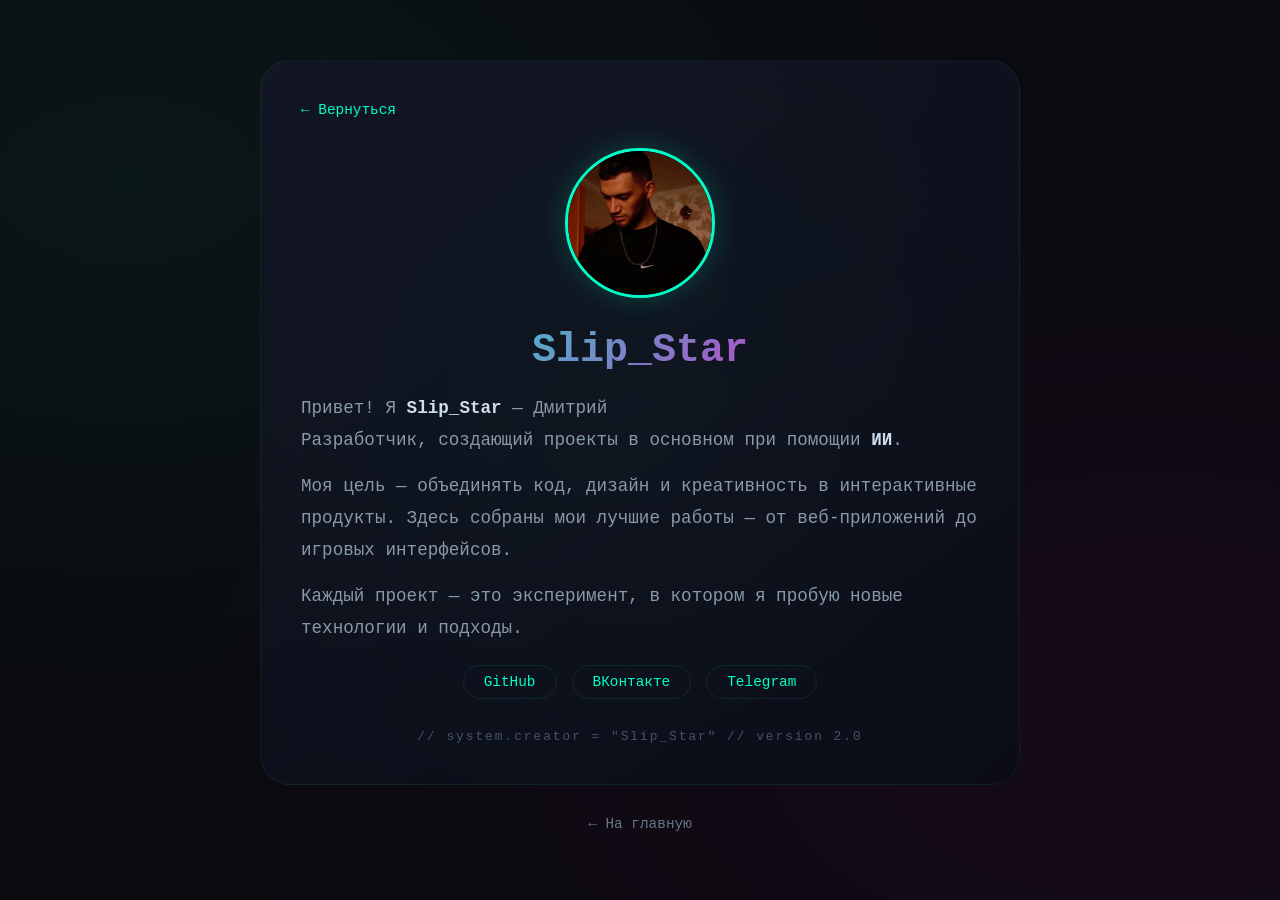
==== about.html @ 99666a61 "Project" ====
<!DOCTYPE html>
<html lang="ru">
<head>
    <meta charset="UTF-8">
    <meta name="viewport" content="width=device-width, initial-scale=1.0">
    <title>Об авторе · Project Slip_Star</title>
    <link rel="stylesheet" href="style.css">
    <style>
        /* Дополнительные стили только для страницы about */
        .about-container {
            max-width: 800px;
            margin: 0 auto;
            padding: 40px 20px;
            min-height: 80vh;
            display: flex;
            flex-direction: column;
            justify-content: center;
        }

        .about-card {
            background: linear-gradient(145deg, rgba(20, 20, 35, 0.9), rgba(10, 10, 20, 0.95));
            border: 1px solid rgba(0, 255, 200, 0.08);
            border-radius: 30px;
            padding: 40px;
            position: relative;
            overflow: hidden;
            text-align: center;
        }

        .about-card::before {
            content: '';
            position: absolute;
            top: -50%;
            left: -50%;
            width: 200%;
            height: 200%;
            background: radial-gradient(circle at center, rgba(0, 255, 200, 0.03) 0%, transparent 70%);
            animation: rotate 20s linear infinite;
        }

        @keyframes rotate {
            0% { transform: rotate(0deg); }
            100% { transform: rotate(360deg); }
        }

        .back-link {
            display: inline-block;
            color: #00ffc8;
            text-decoration: none;
            margin-bottom: 30px;
            transition: 0.3s;
            font-size: 0.9rem;
            position: relative;
            z-index: 1;
            text-align: left;
            width: 100%;
        }

        .back-link:hover {
            color: #ff00c8;
            transform: translateX(-5px);
        }

        /* ===== АВАТАРКА С ФОТО ===== */
        .avatar-img {
            width: 150px;
            height: 150px;
            border-radius: 50%;
            object-fit: cover;
            border: 3px solid #00ffc8;
            box-shadow: 0 0 30px rgba(0, 255, 200, 0.2);
            margin-bottom: 25px;
            transition: 0.3s;
            position: relative;
            z-index: 1;
        }

        .avatar-img:hover {
            transform: scale(1.05);
            box-shadow: 0 0 50px rgba(0, 255, 200, 0.4);
        }

        h1 {
            font-size: 2.5rem;
            background: linear-gradient(135deg, #00ffc8, #ff00c8);
            -webkit-background-clip: text;
            -webkit-text-fill-color: transparent;
            margin-bottom: 20px;
            position: relative;
            z-index: 1;
        }

        .bio {
            color: #8899aa;
            line-height: 1.8;
            font-size: 1.1rem;
            margin-bottom: 20px;
            position: relative;
            z-index: 1;
            text-align: left;
        }

        .bio strong {
            color: #ccddee;
        }

        .links {
            display: flex;
            gap: 15px;
            flex-wrap: wrap;
            margin-top: 20px;
            position: relative;
            z-index: 1;
            justify-content: center;
        }

        .links a {
            color: #00ffc8;
            text-decoration: none;
            padding: 8px 20px;
            border: 1px solid rgba(0, 255, 200, 0.1);
            border-radius: 30px;
            transition: 0.3s;
            font-size: 0.9rem;
        }

        .links a:hover {
            background: rgba(0, 255, 200, 0.05);
            border-color: #00ffc8;
            box-shadow: 0 0 20px rgba(0, 255, 200, 0.05);
        }

        .glitch {
            color: #445566;
            font-family: 'Courier New', monospace;
            font-size: 0.8rem;
            margin-top: 30px;
            letter-spacing: 2px;
            position: relative;
            z-index: 1;
        }

        .back-to-main {
            text-align: center;
            margin-top: 30px;
            position: relative;
            z-index: 1;
        }

        .back-to-main a {
            color: #667788;
            text-decoration: none;
            transition: 0.3s;
            font-size: 0.9rem;
        }

        .back-to-main a:hover {
            color: #00ffc8;
        }

        @media (max-width: 768px) {
            .about-card { padding: 25px; }
            h1 { font-size: 2rem; }
            .avatar-img { width: 120px; height: 120px; }
        }
    </style>
</head>
<body>
    <div class="container">
        <div class="about-container">
            <div class="about-card">
                <a href="index.html" class="back-link">← Вернуться</a>

                <!-- ===== АВАТАРКА С ФОТО ===== -->
                <img src="avatar.jpg" alt="Slip_Star" class="avatar-img">

                <h1>Slip_Star</h1>
                <div class="bio">
                    <p>Привет! Я <strong>Slip_Star</strong> — Дмитрий</p>
                    <p>Разработчик, создающий проекты в основном при помощии <strong>ИИ</strong>.</p>
                    <p style="margin-top: 15px;">Моя цель — объединять код, дизайн и креативность в интерактивные продукты. Здесь собраны мои лучшие работы — от веб-приложений до игровых интерфейсов.</p>
                    <p style="margin-top: 15px;">Каждый проект — это эксперимент, в котором я пробую новые технологии и подходы.</p>
                </div>
                <div class="links">
                    <a href="https://github.com/DmitryErosh" target="_blank" rel="noopener noreferrer">GitHub</a>
                    <a href="https://vk.com/dmitry_eroshkin" target="_blank" rel="noopener noreferrer">ВКонтакте</a>
                    <a href="https://t.me/di_ero" target="_blank" rel="noopener noreferrer">Telegram</a>
                </div>
                <div class="glitch">// system.creator = "Slip_Star" // version 2.0</div>
            </div>
            <div class="back-to-main">
                <a href="index.html">← На главную</a>
            </div>
        </div>
    </div>
</body>
</html>
---- style.css ----
/* ===== ГЛОБАЛЬНЫЕ СТИЛИ ===== */
* {
    margin: 0;
    padding: 0;
    box-sizing: border-box;
}

html {
    scroll-behavior: smooth;
}

body {
    font-family: 'Segoe UI', 'Courier New', monospace;
    background: #0a0a0f;
    color: #e0e0e0;
    min-height: 100vh;
    background-image: 
        radial-gradient(ellipse at 10% 20%, rgba(0, 255, 200, 0.05) 0%, transparent 60%),
        radial-gradient(ellipse at 90% 80%, rgba(255, 0, 200, 0.05) 0%, transparent 60%);
    /* Убрал лишний градиент для производительности */
}

/* ===== СКРОЛЛБАР ===== */
::-webkit-scrollbar { width: 6px; }
::-webkit-scrollbar-track { background: #0a0a0f; }
::-webkit-scrollbar-thumb { background: #00ffc8; border-radius: 4px; }

/* ===== КОНТЕЙНЕР ===== */
.container {
    max-width: 1200px;
    margin: 0 auto;
    padding: 20px;
}

/* ===== ШАПКА ===== */
.header {
    display: flex;
    justify-content: space-between;
    align-items: center;
    padding: 20px 0;
    border-bottom: 1px solid rgba(0, 255, 200, 0.1);
    margin-bottom: 40px;
    flex-wrap: wrap;
    gap: 15px;
}

.logo {
    font-size: 2.2rem;
    font-weight: 700;
    background: linear-gradient(135deg, #00ffc8, #ff00c8);
    -webkit-background-clip: text;
    -webkit-text-fill-color: transparent;
    letter-spacing: 2px;
}

.logo span {
    font-size: 1rem;
    -webkit-text-fill-color: #666;
    background: none;
    letter-spacing: 4px;
}

.nav {
    display: flex;
    gap: 25px;
    flex-wrap: wrap;
}

.nav a {
    color: #8899aa;
    text-decoration: none;
    font-size: 0.9rem;
    transition: 0.3s;
    position: relative;
    padding: 5px 0;
}

.nav a::after {
    content: '';
    position: absolute;
    bottom: 0;
    left: 0;
    width: 0;
    height: 2px;
    background: linear-gradient(90deg, #00ffc8, #ff00c8);
    transition: 0.3s;
}

.nav a:hover {
    color: #00ffc8;
}

.nav a:hover::after {
    width: 100%;
}

/* ===== ГЕРОЙ-СЕКЦИЯ ===== */
.hero {
    text-align: center;
    padding: 60px 20px 80px;
    background: linear-gradient(135deg, rgba(0, 255, 200, 0.05), rgba(255, 0, 200, 0.05));
    border-radius: 30px;
    border: 1px solid rgba(0, 255, 200, 0.08);
    margin-bottom: 60px;
    position: relative;
    overflow: hidden;
}

.hero::before {
    content: '';
    position: absolute;
    top: -50%;
    left: -50%;
    width: 200%;
    height: 200%;
    background: radial-gradient(circle at center, rgba(0, 255, 200, 0.03) 0%, transparent 70%);
    animation: rotate 20s linear infinite;
}

@keyframes rotate {
    0% { transform: rotate(0deg); }
    100% { transform: rotate(360deg); }
}

.hero h1 {
    font-size: 3.5rem;
    font-weight: 700;
    background: linear-gradient(135deg, #00ffc8, #ff00c8);
    -webkit-background-clip: text;
    -webkit-text-fill-color: transparent;
    margin-bottom: 20px;
    position: relative;
}

.hero p {
    font-size: 1.2rem;
    color: #8899aa;
    max-width: 600px;
    margin: 0 auto 30px;
    position: relative;
    line-height: 1.7;
}

.hero .glitch-text {
    font-family: 'Courier New', monospace;
    font-size: 0.9rem;
    color: #00ffc8;
    letter-spacing: 4px;
    opacity: 0.6;
    position: relative;
}

.hero .glitch-text::before {
    content: '> ';
}

/* ===== СТАТИСТИКА ===== */
.stats {
    display: grid;
    grid-template-columns: repeat(auto-fit, minmax(180px, 1fr));
    gap: 20px;
    margin-bottom: 60px;
}

.stat-item {
    background: rgba(255, 255, 255, 0.02);
    border: 1px solid rgba(0, 255, 200, 0.06);
    border-radius: 15px;
    padding: 20px;
    text-align: center;
    transition: 0.3s;
}

.stat-item:hover {
    border-color: rgba(0, 255, 200, 0.2);
    transform: translateY(-3px);
}

.stat-item .number {
    font-size: 2.5rem;
    font-weight: 700;
    background: linear-gradient(135deg, #00ffc8, #ff00c8);
    -webkit-background-clip: text;
    -webkit-text-fill-color: transparent;
}

.stat-item .label {
    font-size: 0.8rem;
    color: #667788;
    margin-top: 5px;
    letter-spacing: 2px;
}

/* ===== ЗАГОЛОВОК СЕКЦИИ ===== */
.section-title {
    font-size: 1.8rem;
    margin-bottom: 30px;
    display: flex;
    align-items: center;
    gap: 15px;
    color: #ccddee;
    flex-wrap: wrap;
}

.section-title::after {
    content: '';
    flex: 1;
    height: 1px;
    background: linear-gradient(90deg, rgba(0, 255, 200, 0.3), transparent);
}

.section-title .accent {
    color: #00ffc8;
    font-size: 0.8rem;
    letter-spacing: 2px;
}

/* ===== ФИЛЬТРЫ ===== */
.filters {
    display: flex;
    gap: 10px;
    flex-wrap: wrap;
    margin-bottom: 30px;
}

.filter-btn {
    padding: 6px 16px;
    border: 1px solid rgba(255, 255, 255, 0.06);
    border-radius: 30px;
    background: rgba(255, 255, 255, 0.02);
    color: #8899aa;
    cursor: pointer;
    transition: 0.3s;
    font-size: 0.8rem;
    font-family: inherit;
}

.filter-btn:hover {
    border-color: rgba(0, 255, 200, 0.2);
    color: #ccddee;
}

.filter-btn.active {
    border-color: #00ffc8;
    color: #00ffc8;
    background: rgba(0, 255, 200, 0.05);
}

/* ===== СЕТКА ПРОЕКТОВ ===== */
.projects-grid {
    display: grid;
    grid-template-columns: repeat(auto-fit, minmax(320px, 1fr));
    gap: 30px;
    margin-bottom: 60px;
}

/* ===== КАРТОЧКА ПРОЕКТА (оптимизированная) ===== */
.project-card {
    display: block;
    width: 100%;
    background: linear-gradient(145deg, rgba(20, 20, 35, 0.8), rgba(10, 10, 20, 0.9));
    border: 1px solid rgba(0, 255, 200, 0.06);
    border-radius: 20px;
    padding: 25px;
    transition: transform 0.3s ease, border-color 0.3s ease, box-shadow 0.3s ease;
    cursor: pointer;
    text-align: left;
    color: inherit;
    font: inherit;
    border: none;
    background-color: transparent;
    appearance: none;
    opacity: 0;
    transform: translateY(20px);
    transition: opacity 0.5s ease, transform 0.5s ease, border-color 0.3s ease, box-shadow 0.3s ease;
}

.project-card.visible {
    opacity: 1;
    transform: translateY(0);
}

.project-card:hover {
    transform: translateY(-6px) scale(1.01);
    border-color: rgba(0, 255, 200, 0.15);
    box-shadow: 0 20px 40px rgba(0, 0, 0, 0.5);
}

.project-card .card-header {
    display: flex;
    justify-content: space-between;
    align-items: flex-start;
    margin-bottom: 15px;
}

.project-card .card-header .project-icon {
    font-size: 2.5rem;
    line-height: 1;
}

.project-card .card-header .project-status {
    font-size: 0.65rem;
    padding: 4px 12px;
    border-radius: 20px;
    background: rgba(0, 255, 200, 0.08);
    color: #00ffc8;
    border: 1px solid rgba(0, 255, 200, 0.1);
    letter-spacing: 1px;
}

.project-card .card-header .project-status.done {
    background: rgba(0, 255, 200, 0.12);
    color: #00ffc8;
}

.project-card .card-header .project-status.wip {
    background: rgba(255, 200, 0, 0.08);
    color: #ffcc00;
    border-color: rgba(255, 200, 0, 0.1);
}

.project-card .card-header .project-status.idea {
    background: rgba(255, 0, 200, 0.08);
    color: #ff00c8;
    border-color: rgba(255, 0, 200, 0.1);
}

.project-card h3 {
    font-size: 1.4rem;
    margin-bottom: 10px;
    color: #eef4ff;
    font-weight: 600;
}

.project-card .project-tags {
    display: flex;
    flex-wrap: wrap;
    gap: 8px;
    margin-bottom: 15px;
}

.project-card .project-tags .tag {
    font-size: 0.65rem;
    padding: 2px 12px;
    border-radius: 12px;
    background: rgba(255, 255, 255, 0.04);
    color: #8899aa;
    border: 1px solid rgba(255, 255, 255, 0.04);
    letter-spacing: 0.5px;
}

.project-card .project-tags .tag:hover {
    color: #00ffc8;
    border-color: rgba(0, 255, 200, 0.1);
}

.project-card p {
    color: #8899aa;
    font-size: 0.9rem;
    line-height: 1.6;
    margin-bottom: 15px;
}

.project-card .card-footer {
    display: flex;
    justify-content: space-between;
    align-items: center;
    border-top: 1px solid rgba(255, 255, 255, 0.03);
    padding-top: 15px;
}

.project-card .card-footer .project-date {
    font-size: 0.7rem;
    color: #445566;
    letter-spacing: 1px;
}

/* ===== МОДАЛЬНОЕ ОКНО ===== */
.modal-overlay {
    display: none;
    position: fixed;
    top: 0;
    left: 0;
    width: 100%;
    height: 100%;
    background: rgba(0, 0, 0, 0.85);
    backdrop-filter: blur(8px);
    z-index: 1000;
    justify-content: center;
    align-items: center;
    padding: 20px;
}

.modal-overlay.active {
    display: flex;
    animation: fadeIn 0.25s ease;
}

@keyframes fadeIn {
    0% { opacity: 0; transform: scale(0.96); }
    100% { opacity: 1; transform: scale(1); }
}

.modal-box {
    background: linear-gradient(145deg, #1a1a2e, #0f0f1a);
    border: 1px solid rgba(0, 255, 200, 0.1);
    border-radius: 30px;
    max-width: 600px;
    width: 100%;
    padding: 35px;
    position: relative;
    max-height: 90vh;
    overflow-y: auto;
}

.modal-box .close-btn {
    position: absolute;
    top: 15px;
    right: 20px;
    font-size: 1.8rem;
    color: #667788;
    cursor: pointer;
    transition: 0.3s;
    background: none;
    border: none;
}

.modal-box .close-btn:hover {
    color: #ff00c8;
    transform: rotate(90deg);
}

.modal-box .modal-icon {
    font-size: 3rem;
    margin-bottom: 15px;
}

.modal-box h2 {
    font-size: 2rem;
    margin-bottom: 15px;
    background: linear-gradient(135deg, #00ffc8, #ff00c8);
    -webkit-background-clip: text;
    -webkit-text-fill-color: transparent;
}

.modal-box .modal-desc {
    color: #8899aa;
    line-height: 1.8;
    margin-bottom: 20px;
}

.modal-box .modal-details {
    background: rgba(255, 255, 255, 0.02);
    border-radius: 15px;
    padding: 20px;
    margin-bottom: 20px;
}

.modal-box .modal-details .detail-row {
    display: flex;
    justify-content: space-between;
    padding: 8px 0;
    border-bottom: 1px solid rgba(255, 255, 255, 0.03);
    font-size: 0.9rem;
}

.modal-box .modal-details .detail-row:last-child {
    border-bottom: none;
}

.modal-box .modal-details .detail-row .label {
    color: #667788;
}

.modal-box .modal-details .detail-row .value {
    color: #ccddee;
}

.modal-box .modal-link {
    display: inline-block;
    padding: 12px 30px;
    background: linear-gradient(135deg, #00ffc8, #00ccaa);
    color: #0a0a0f;
    text-decoration: none;
    border-radius: 30px;
    font-weight: 600;
    transition: 0.3s;
}

.modal-box .modal-link:hover {
    transform: scale(1.05);
    box-shadow: 0 0 30px rgba(0, 255, 200, 0.3);
}

.modal-box .modal-link.disabled {
    opacity: 0.55;
    pointer-events: none;
    cursor: default;
}

/* ===== АВАТАР ===== */
.avatar-img {
    width: 120px;
    height: 120px;
    border-radius: 50%;
    object-fit: cover;
    border: 3px solid #00ffc8;
    box-shadow: 0 0 30px rgba(0, 255, 200, 0.2);
    margin-bottom: 20px;
    transition: 0.3s;
    position: relative;
    z-index: 1;
}

.avatar-img:hover {
    transform: scale(1.05);
    box-shadow: 0 0 50px rgba(0, 255, 200, 0.3);
}

/* ===== ПОДВАЛ ===== */
.footer {
    border-top: 1px solid rgba(0, 255, 200, 0.05);
    padding: 30px 0;
    text-align: center;
    color: #445566;
    font-size: 0.8rem;
    letter-spacing: 1px;
}

.footer .glow {
    color: #00ffc8;
    opacity: 0.4;
}

/* ===== АДАПТИВНОСТЬ ===== */
@media (max-width: 768px) {
    .logo { font-size: 1.6rem; }
    .hero h1 { font-size: 2.2rem; }
    .hero { padding: 40px 15px 50px; }
    .projects-grid { grid-template-columns: 1fr; }
    .modal-box { padding: 25px; }
    .header { flex-direction: column; align-items: flex-start; }
    .filters { justify-content: center; }
    .nav { gap: 15px; }
}

@media (max-width: 480px) {
    .hero h1 { font-size: 1.8rem; }
    .stat-item .number { font-size: 1.8rem; }
    .project-card { padding: 20px; }
    .section-title { font-size: 1.4rem; }
}
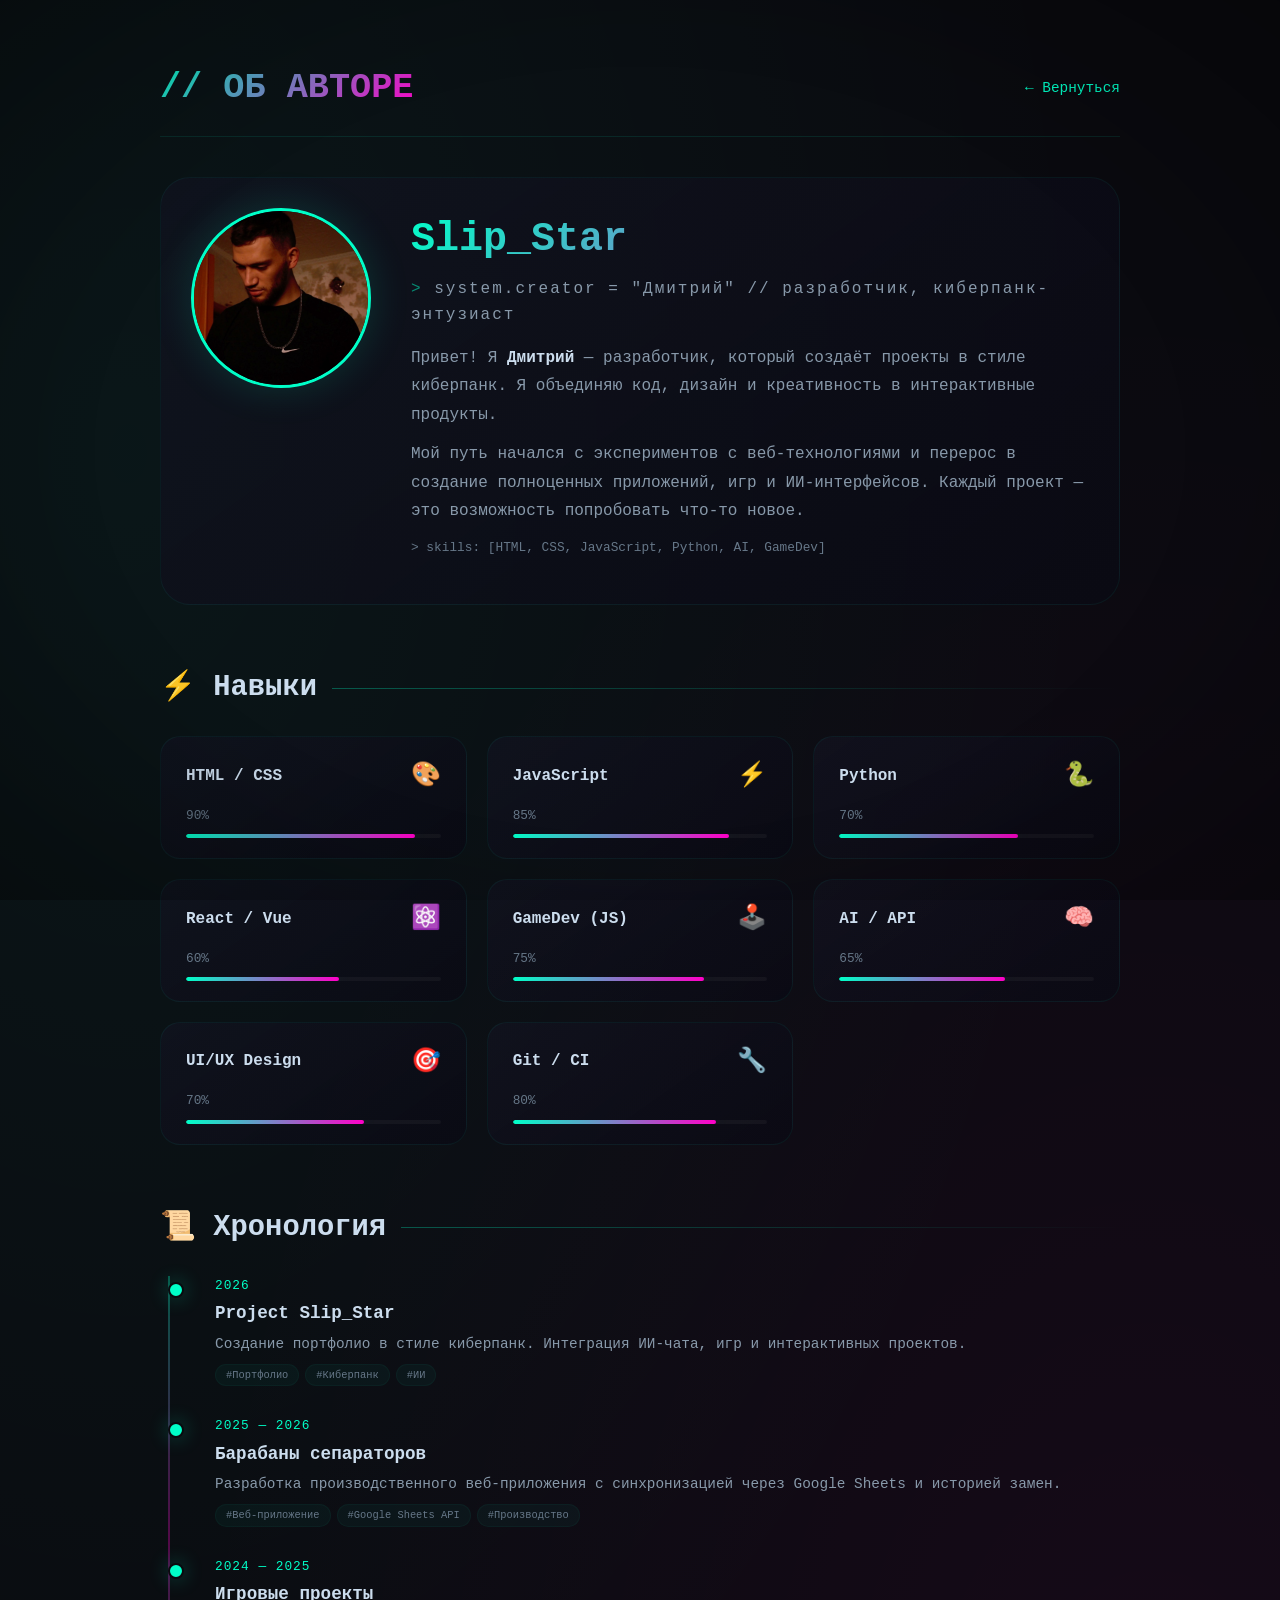
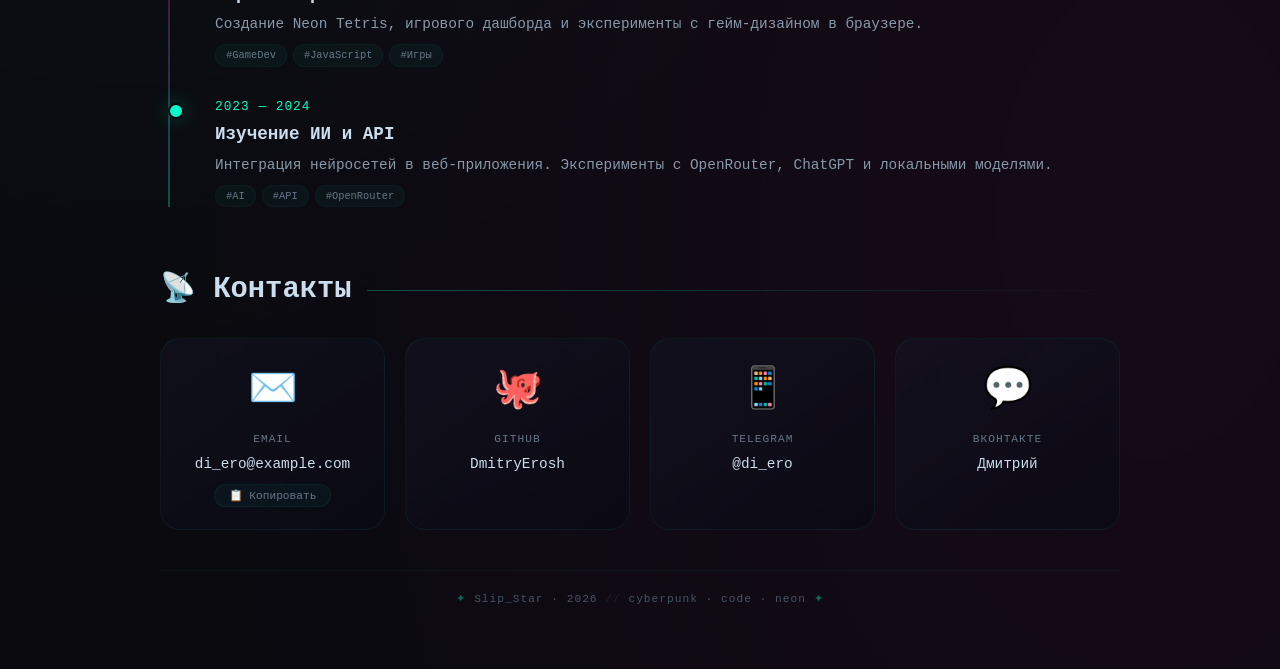
==== commit d8b3e595: "Add files via upload" ====
--- a/about.html
+++ b/about.html
@@ -3,57 +3,43 @@
 <head>
     <meta charset="UTF-8">
     <meta name="viewport" content="width=device-width, initial-scale=1.0">
-    <title>Об авторе · Project Slip_Star</title>
+    <title>Об авторе · Slip_Star</title>
+    <meta name="description" content="Slip_Star — разработчик, создающий проекты в стиле киберпанк. Навыки, опыт, контакты.">
     <link rel="stylesheet" href="style.css">
     <style>
-        /* Дополнительные стили только для страницы about */
+        /* ===== ОСНОВНЫЕ СТИЛИ ===== */
         .about-container {
-            max-width: 800px;
+            max-width: 1000px;
             margin: 0 auto;
-            padding: 40px 20px;
-            min-height: 80vh;
+            padding: 20px;
+            position: relative;
+            z-index: 1;
+        }
+
+        .about-header {
             display: flex;
-            flex-direction: column;
-            justify-content: center;
-        }
-
-        .about-card {
-            background: linear-gradient(145deg, rgba(20, 20, 35, 0.9), rgba(10, 10, 20, 0.95));
-            border: 1px solid rgba(0, 255, 200, 0.08);
-            border-radius: 30px;
-            padding: 40px;
-            position: relative;
-            overflow: hidden;
-            text-align: center;
-        }
-
-        .about-card::before {
-            content: '';
-            position: absolute;
-            top: -50%;
-            left: -50%;
-            width: 200%;
-            height: 200%;
-            background: radial-gradient(circle at center, rgba(0, 255, 200, 0.03) 0%, transparent 70%);
-            animation: rotate 20s linear infinite;
-        }
-
-        @keyframes rotate {
-            0% { transform: rotate(0deg); }
-            100% { transform: rotate(360deg); }
+            align-items: center;
+            justify-content: space-between;
+            padding: 20px 0;
+            border-bottom: 1px solid rgba(0, 255, 200, 0.1);
+            margin-bottom: 40px;
+            flex-wrap: wrap;
+            gap: 15px;
+        }
+
+        .about-header h1 {
+            font-size: 2.2rem;
+            background: linear-gradient(135deg, #00ffc8, #ff00c8);
+            -webkit-background-clip: text;
+            -webkit-text-fill-color: transparent;
         }
 
         .back-link {
-            display: inline-block;
             color: #00ffc8;
             text-decoration: none;
-            margin-bottom: 30px;
             transition: 0.3s;
+            font-family: 'Courier New', monospace;
             font-size: 0.9rem;
-            position: relative;
-            z-index: 1;
-            text-align: left;
-            width: 100%;
         }
 
         .back-link:hover {
@@ -61,137 +47,584 @@
             transform: translateX(-5px);
         }
 
-        /* ===== АВАТАРКА С ФОТО ===== */
-        .avatar-img {
-            width: 150px;
-            height: 150px;
+        /* ===== ПРОФИЛЬ ===== */
+        .profile-section {
+            display: flex;
+            gap: 40px;
+            align-items: flex-start;
+            margin-bottom: 60px;
+            flex-wrap: wrap;
+            background: linear-gradient(145deg, rgba(20, 20, 35, 0.6), rgba(10, 10, 20, 0.8));
+            border: 1px solid rgba(0, 255, 200, 0.06);
+            border-radius: 30px;
+            padding: 30px;
+        }
+
+        .profile-avatar {
+            flex-shrink: 0;
+        }
+
+        .profile-avatar img {
+            width: 180px;
+            height: 180px;
             border-radius: 50%;
             object-fit: cover;
             border: 3px solid #00ffc8;
-            box-shadow: 0 0 30px rgba(0, 255, 200, 0.2);
-            margin-bottom: 25px;
+            box-shadow: 0 0 40px rgba(0, 255, 200, 0.15);
             transition: 0.3s;
-            position: relative;
-            z-index: 1;
-        }
-
-        .avatar-img:hover {
-            transform: scale(1.05);
-            box-shadow: 0 0 50px rgba(0, 255, 200, 0.4);
-        }
-
-        h1 {
+        }
+
+        .profile-avatar img:hover {
+            transform: scale(1.03);
+            box-shadow: 0 0 60px rgba(0, 255, 200, 0.25);
+        }
+
+        .profile-info {
+            flex: 1;
+        }
+
+        .profile-info .glitch-name {
             font-size: 2.5rem;
+            font-weight: 700;
             background: linear-gradient(135deg, #00ffc8, #ff00c8);
             -webkit-background-clip: text;
             -webkit-text-fill-color: transparent;
-            margin-bottom: 20px;
-            position: relative;
-            z-index: 1;
-        }
-
-        .bio {
+            margin-bottom: 5px;
+        }
+
+        .profile-info .tagline {
+            color: #8899aa;
+            font-size: 1rem;
+            margin-bottom: 15px;
+            font-family: 'Courier New', monospace;
+            letter-spacing: 2px;
+        }
+
+        .profile-info .tagline::before {
+            content: '> ';
+            color: #00ffc8;
+            opacity: 0.5;
+        }
+
+        .profile-info .bio-text {
             color: #8899aa;
             line-height: 1.8;
-            font-size: 1.1rem;
-            margin-bottom: 20px;
+            margin-bottom: 15px;
+        }
+
+        .profile-info .bio-text strong {
+            color: #ccddee;
+        }
+
+        /* ===== НАВЫКИ (SKILLS) ===== */
+        .skills-section {
+            margin-bottom: 60px;
+        }
+
+        .skills-section h2 {
+            font-size: 1.8rem;
+            color: #ccddee;
+            margin-bottom: 25px;
+            display: flex;
+            align-items: center;
+            gap: 15px;
+        }
+
+        .skills-section h2::after {
+            content: '';
+            flex: 1;
+            height: 1px;
+            background: linear-gradient(90deg, rgba(0, 255, 200, 0.3), transparent);
+        }
+
+        .skills-grid {
+            display: grid;
+            grid-template-columns: repeat(auto-fit, minmax(250px, 1fr));
+            gap: 20px;
+        }
+
+        .skill-card {
+            background: linear-gradient(145deg, rgba(20, 20, 35, 0.6), rgba(10, 10, 20, 0.8));
+            border: 1px solid rgba(0, 255, 200, 0.06);
+            border-radius: 20px;
+            padding: 20px 25px;
+            transition: 0.3s;
+        }
+
+        .skill-card:hover {
+            border-color: rgba(0, 255, 200, 0.12);
+            transform: translateY(-3px);
+        }
+
+        .skill-card .skill-header {
+            display: flex;
+            justify-content: space-between;
+            align-items: center;
+            margin-bottom: 10px;
+        }
+
+        .skill-card .skill-name {
+            color: #ccddee;
+            font-weight: 600;
+            font-size: 1rem;
+        }
+
+        .skill-card .skill-icon {
+            font-size: 1.5rem;
+        }
+
+        .skill-card .skill-bar {
+            width: 100%;
+            height: 4px;
+            background: rgba(255, 255, 255, 0.04);
+            border-radius: 2px;
+            overflow: hidden;
+            margin-top: 8px;
+        }
+
+        .skill-card .skill-bar .skill-fill {
+            height: 100%;
+            border-radius: 2px;
+            background: linear-gradient(90deg, #00ffc8, #ff00c8);
+            transition: width 1s ease;
+            width: 0%;
+            box-shadow: 0 0 20px rgba(0, 255, 200, 0.15);
+        }
+
+        .skill-card .skill-percent {
+            color: #667788;
+            font-size: 0.8rem;
+            font-family: 'Courier New', monospace;
+        }
+
+        /* ===== ТАЙМЛАЙН ===== */
+        .timeline-section {
+            margin-bottom: 60px;
+        }
+
+        .timeline-section h2 {
+            font-size: 1.8rem;
+            color: #ccddee;
+            margin-bottom: 25px;
+            display: flex;
+            align-items: center;
+            gap: 15px;
+        }
+
+        .timeline-section h2::after {
+            content: '';
+            flex: 1;
+            height: 1px;
+            background: linear-gradient(90deg, rgba(0, 255, 200, 0.3), transparent);
+        }
+
+        .timeline {
             position: relative;
-            z-index: 1;
-            text-align: left;
-        }
-
-        .bio strong {
-            color: #ccddee;
-        }
-
-        .links {
-            display: flex;
-            gap: 15px;
-            flex-wrap: wrap;
-            margin-top: 20px;
+            padding-left: 30px;
+        }
+
+        .timeline::before {
+            content: '';
+            position: absolute;
+            left: 8px;
+            top: 0;
+            bottom: 0;
+            width: 2px;
+            background: linear-gradient(180deg, #00ffc8, #ff00c8, #00ffc8);
+            opacity: 0.3;
+        }
+
+        .timeline-item {
             position: relative;
-            z-index: 1;
-            justify-content: center;
-        }
-
-        .links a {
+            margin-bottom: 30px;
+            padding-left: 25px;
+        }
+
+        .timeline-item::before {
+            content: '';
+            position: absolute;
+            left: -22px;
+            top: 6px;
+            width: 12px;
+            height: 12px;
+            background: #00ffc8;
+            border-radius: 50%;
+            box-shadow: 0 0 20px rgba(0, 255, 200, 0.3);
+            border: 2px solid #0a0a0f;
+        }
+
+        .timeline-item .timeline-date {
             color: #00ffc8;
-            text-decoration: none;
-            padding: 8px 20px;
-            border: 1px solid rgba(0, 255, 200, 0.1);
-            border-radius: 30px;
-            transition: 0.3s;
-            font-size: 0.9rem;
-        }
-
-        .links a:hover {
-            background: rgba(0, 255, 200, 0.05);
-            border-color: #00ffc8;
-            box-shadow: 0 0 20px rgba(0, 255, 200, 0.05);
-        }
-
-        .glitch {
-            color: #445566;
             font-family: 'Courier New', monospace;
             font-size: 0.8rem;
-            margin-top: 30px;
-            letter-spacing: 2px;
-            position: relative;
-            z-index: 1;
-        }
-
-        .back-to-main {
+            letter-spacing: 1px;
+        }
+
+        .timeline-item .timeline-title {
+            color: #ccddee;
+            font-size: 1.1rem;
+            font-weight: 600;
+            margin: 3px 0 5px;
+        }
+
+        .timeline-item .timeline-desc {
+            color: #8899aa;
+            font-size: 0.9rem;
+            line-height: 1.6;
+        }
+
+        .timeline-item .timeline-tags {
+            display: flex;
+            flex-wrap: wrap;
+            gap: 6px;
+            margin-top: 8px;
+        }
+
+        .timeline-item .timeline-tags span {
+            font-size: 0.65rem;
+            padding: 2px 10px;
+            border-radius: 12px;
+            background: rgba(0, 255, 200, 0.04);
+            color: #667788;
+            border: 1px solid rgba(0, 255, 200, 0.04);
+        }
+
+        /* ===== КОНТАКТЫ ===== */
+        .contact-section {
+            margin-bottom: 40px;
+        }
+
+        .contact-section h2 {
+            font-size: 1.8rem;
+            color: #ccddee;
+            margin-bottom: 25px;
+            display: flex;
+            align-items: center;
+            gap: 15px;
+        }
+
+        .contact-section h2::after {
+            content: '';
+            flex: 1;
+            height: 1px;
+            background: linear-gradient(90deg, rgba(0, 255, 200, 0.3), transparent);
+        }
+
+        .contact-grid {
+            display: grid;
+            grid-template-columns: repeat(auto-fit, minmax(200px, 1fr));
+            gap: 20px;
+        }
+
+        .contact-card {
+            background: linear-gradient(145deg, rgba(20, 20, 35, 0.6), rgba(10, 10, 20, 0.8));
+            border: 1px solid rgba(0, 255, 200, 0.06);
+            border-radius: 20px;
+            padding: 20px 25px;
             text-align: center;
-            margin-top: 30px;
-            position: relative;
-            z-index: 1;
-        }
-
-        .back-to-main a {
+            transition: 0.3s;
+            text-decoration: none;
+            color: inherit;
+        }
+
+        .contact-card:hover {
+            border-color: rgba(0, 255, 200, 0.15);
+            transform: translateY(-4px);
+        }
+
+        .contact-card .contact-icon {
+            font-size: 2.5rem;
+            margin-bottom: 8px;
+        }
+
+        .contact-card .contact-label {
             color: #667788;
-            text-decoration: none;
+            font-size: 0.7rem;
+            letter-spacing: 1px;
+            text-transform: uppercase;
+        }
+
+        .contact-card .contact-value {
+            color: #ccddee;
+            font-size: 0.9rem;
+            margin-top: 4px;
+            word-break: break-all;
+        }
+
+        .contact-card .copy-btn {
+            margin-top: 8px;
+            padding: 4px 14px;
+            background: rgba(0, 255, 200, 0.04);
+            border: 1px solid rgba(0, 255, 200, 0.06);
+            border-radius: 30px;
+            color: #667788;
+            font-size: 0.7rem;
+            cursor: pointer;
             transition: 0.3s;
+            font-family: inherit;
+        }
+
+        .contact-card .copy-btn:hover {
+            border-color: #00ffc8;
+            color: #00ffc8;
+        }
+
+        .contact-card .copy-btn.copied {
+            border-color: #00ffc8;
+            color: #00ffc8;
+            background: rgba(0, 255, 200, 0.05);
+        }
+
+        /* ===== РАДАР (для будущего расширения) ===== */
+        .radar-placeholder {
+            text-align: center;
+            color: #445566;
             font-size: 0.9rem;
-        }
-
-        .back-to-main a:hover {
-            color: #00ffc8;
-        }
-
+            padding: 30px;
+            border: 1px dashed rgba(0, 255, 200, 0.06);
+            border-radius: 20px;
+        }
+
+        /* ===== АДАПТИВНОСТЬ ===== */
         @media (max-width: 768px) {
-            .about-card { padding: 25px; }
-            h1 { font-size: 2rem; }
-            .avatar-img { width: 120px; height: 120px; }
+            .profile-section {
+                flex-direction: column;
+                align-items: center;
+                text-align: center;
+                padding: 20px;
+            }
+            .profile-avatar img { width: 140px; height: 140px; }
+            .profile-info .glitch-name { font-size: 2rem; }
+            .timeline { padding-left: 20px; }
+            .timeline-item { padding-left: 15px; }
+            .timeline-item::before { left: -17px; width: 10px; height: 10px; }
+            .contact-grid { grid-template-columns: 1fr 1fr; }
+        }
+
+        @media (max-width: 480px) {
+            .contact-grid { grid-template-columns: 1fr; }
+            .skills-grid { grid-template-columns: 1fr; }
         }
     </style>
 </head>
 <body>
     <div class="container">
         <div class="about-container">
-            <div class="about-card">
+            <!-- ===== ШАПКА ===== -->
+            <div class="about-header">
+                <h1>// ОБ АВТОРЕ</h1>
                 <a href="index.html" class="back-link">← Вернуться</a>
-
-                <!-- ===== АВАТАРКА С ФОТО ===== -->
-                <img src="avatar.jpg" alt="Slip_Star" class="avatar-img">
-
-                <h1>Slip_Star</h1>
-                <div class="bio">
-                    <p>Привет! Я <strong>Slip_Star</strong> — Дмитрий</p>
-                    <p>Разработчик, создающий проекты в основном при помощии <strong>ИИ</strong>.</p>
-                    <p style="margin-top: 15px;">Моя цель — объединять код, дизайн и креативность в интерактивные продукты. Здесь собраны мои лучшие работы — от веб-приложений до игровых интерфейсов.</p>
-                    <p style="margin-top: 15px;">Каждый проект — это эксперимент, в котором я пробую новые технологии и подходы.</p>
+            </div>
+
+            <!-- ===== ПРОФИЛЬ ===== -->
+            <div class="profile-section">
+                <div class="profile-avatar">
+                    <img src="avatar.jpg" alt="Slip_Star">
                 </div>
-                <div class="links">
-                    <a href="https://github.com/DmitryErosh" target="_blank" rel="noopener noreferrer">GitHub</a>
-                    <a href="https://vk.com/dmitry_eroshkin" target="_blank" rel="noopener noreferrer">ВКонтакте</a>
-                    <a href="https://t.me/di_ero" target="_blank" rel="noopener noreferrer">Telegram</a>
+                <div class="profile-info">
+                    <div class="glitch-name">Slip_Star</div>
+                    <div class="tagline">system.creator = "Дмитрий" // разработчик, киберпанк-энтузиаст</div>
+                    <div class="bio-text">
+                        <p>Привет! Я <strong>Дмитрий</strong> — разработчик, который создаёт проекты в стиле киберпанк. Я объединяю код, дизайн и креативность в интерактивные продукты.</p>
+                        <p style="margin-top: 10px;">Мой путь начался с экспериментов с веб-технологиями и перерос в создание полноценных приложений, игр и ИИ-интерфейсов. Каждый проект — это возможность попробовать что-то новое.</p>
+                        <p style="margin-top: 10px; color: #667788; font-family: 'Courier New', monospace; font-size: 0.8rem;">
+                            > skills: [HTML, CSS, JavaScript, Python, AI, GameDev]
+                        </p>
+                    </div>
                 </div>
-                <div class="glitch">// system.creator = "Slip_Star" // version 2.0</div>
             </div>
-            <div class="back-to-main">
-                <a href="index.html">← На главную</a>
+
+            <!-- ===== НАВЫКИ (SKILLS) ===== -->
+            <div class="skills-section">
+                <h2>⚡ Навыки</h2>
+                <div class="skills-grid" id="skillsGrid">
+                    <!-- Генерируется через JavaScript -->
+                </div>
             </div>
+
+            <!-- ===== ТАЙМЛАЙН (EXPERIENCE) ===== -->
+            <div class="timeline-section">
+                <h2>📜 Хронология</h2>
+                <div class="timeline" id="timeline">
+                    <!-- Генерируется через JavaScript -->
+                </div>
+            </div>
+
+            <!-- ===== КОНТАКТЫ ===== -->
+            <div class="contact-section">
+                <h2>📡 Контакты</h2>
+                <div class="contact-grid">
+                    <a href="mailto:di_ero@example.com" class="contact-card" id="emailCard">
+                        <div class="contact-icon">✉️</div>
+                        <div class="contact-label">Email</div>
+                        <div class="contact-value">di_ero@example.com</div>
+                        <button class="copy-btn" id="copyEmailBtn">📋 Копировать</button>
+                    </a>
+                    <a href="https://github.com/DmitryErosh" target="_blank" rel="noopener noreferrer" class="contact-card">
+                        <div class="contact-icon">🐙</div>
+                        <div class="contact-label">GitHub</div>
+                        <div class="contact-value">DmitryErosh</div>
+                    </a>
+                    <a href="https://t.me/di_ero" target="_blank" rel="noopener noreferrer" class="contact-card">
+                        <div class="contact-icon">📱</div>
+                        <div class="contact-label">Telegram</div>
+                        <div class="contact-value">@di_ero</div>
+                    </a>
+                    <a href="https://vk.com/dmitry_eroshkin" target="_blank" rel="noopener noreferrer" class="contact-card">
+                        <div class="contact-icon">💬</div>
+                        <div class="contact-label">ВКонтакте</div>
+                        <div class="contact-value">Дмитрий</div>
+                    </a>
+                </div>
+            </div>
+
+            <!-- ===== ФУТЕР ===== -->
+            <footer style="border-top: 1px solid rgba(0, 255, 200, 0.05); padding: 20px 0; text-align: center; color: #445566; font-size: 0.7rem; letter-spacing: 1px; margin-top: 20px;">
+                <span class="glow" style="color: #00ffc8; opacity: 0.4;">✦</span> Slip_Star · 2026 
+                <span style="opacity:0.3;">//</span> 
+                cyberpunk · code · neon 
+                <span class="glow" style="color: #00ffc8; opacity: 0.4;">✦</span>
+            </footer>
         </div>
     </div>
+
+    <script>
+        // ===== НАВЫКИ =====
+        const skills = [
+            { name: 'HTML / CSS', icon: '🎨', percent: 90 },
+            { name: 'JavaScript', icon: '⚡', percent: 85 },
+            { name: 'Python', icon: '🐍', percent: 70 },
+            { name: 'React / Vue', icon: '⚛️', percent: 60 },
+            { name: 'GameDev (JS)', icon: '🕹️', percent: 75 },
+            { name: 'AI / API', icon: '🧠', percent: 65 },
+            { name: 'UI/UX Design', icon: '🎯', percent: 70 },
+            { name: 'Git / CI', icon: '🔧', percent: 80 }
+        ];
+
+        function renderSkills() {
+            const grid = document.getElementById('skillsGrid');
+            grid.innerHTML = '';
+
+            skills.forEach(skill => {
+                const card = document.createElement('div');
+                card.className = 'skill-card';
+                card.innerHTML = `
+                    <div class="skill-header">
+                        <span class="skill-name">${skill.name}</span>
+                        <span class="skill-icon">${skill.icon}</span>
+                    </div>
+                    <div style="display: flex; justify-content: space-between;">
+                        <span class="skill-percent">${skill.percent}%</span>
+                    </div>
+                    <div class="skill-bar">
+                        <div class="skill-fill" data-percent="${skill.percent}"></div>
+                    </div>
+                `;
+                grid.appendChild(card);
+            });
+
+            // Анимация заполнения при появлении
+            animateSkills();
+        }
+
+        function animateSkills() {
+            const fills = document.querySelectorAll('.skill-fill');
+            const observer = new IntersectionObserver((entries) => {
+                entries.forEach(entry => {
+                    if (entry.isIntersecting) {
+                        const fill = entry.target;
+                        const percent = fill.dataset.percent;
+                        setTimeout(() => {
+                            fill.style.width = `${percent}%`;
+                        }, 200);
+                    }
+                });
+            }, { threshold: 0.3 });
+
+            fills.forEach(fill => observer.observe(fill));
+        }
+
+        // ===== ТАЙМЛАЙН =====
+        const timelineData = [
+            {
+                date: '2026',
+                title: 'Project Slip_Star',
+                desc: 'Создание портфолио в стиле киберпанк. Интеграция ИИ-чата, игр и интерактивных проектов.',
+                tags: ['Портфолио', 'Киберпанк', 'ИИ']
+            },
+            {
+                date: '2025 — 2026',
+                title: 'Барабаны сепараторов',
+                desc: 'Разработка производственного веб-приложения с синхронизацией через Google Sheets и историей замен.',
+                tags: ['Веб-приложение', 'Google Sheets API', 'Производство']
+            },
+            {
+                date: '2024 — 2025',
+                title: 'Игровые проекты',
+                desc: 'Создание Neon Tetris, игрового дашборда и эксперименты с гейм-дизайном в браузере.',
+                tags: ['GameDev', 'JavaScript', 'Игры']
+            },
+            {
+                date: '2023 — 2024',
+                title: 'Изучение ИИ и API',
+                desc: 'Интеграция нейросетей в веб-приложения. Эксперименты с OpenRouter, ChatGPT и локальными моделями.',
+                tags: ['AI', 'API', 'OpenRouter']
+            }
+        ];
+
+        function renderTimeline() {
+            const container = document.getElementById('timeline');
+            container.innerHTML = '';
+
+            timelineData.forEach(item => {
+                const div = document.createElement('div');
+                div.className = 'timeline-item';
+                div.innerHTML = `
+                    <div class="timeline-date">${item.date}</div>
+                    <div class="timeline-title">${item.title}</div>
+                    <div class="timeline-desc">${item.desc}</div>
+                    <div class="timeline-tags">
+                        ${item.tags.map(tag => `<span>#${tag}</span>`).join('')}
+                    </div>
+                `;
+                container.appendChild(div);
+            });
+        }
+
+        // ===== КОПИРОВАНИЕ EMAIL =====
+        document.getElementById('copyEmailBtn').addEventListener('click', function(e) {
+            e.preventDefault();
+            e.stopPropagation();
+            
+            const email = 'di_ero@example.com';
+            navigator.clipboard.writeText(email).then(() => {
+                this.textContent = '✅ Скопировано!';
+                this.classList.add('copied');
+                setTimeout(() => {
+                    this.textContent = '📋 Копировать';
+                    this.classList.remove('copied');
+                }, 2000);
+            }).catch(() => {
+                // Fallback
+                const textarea = document.createElement('textarea');
+                textarea.value = email;
+                document.body.appendChild(textarea);
+                textarea.select();
+                document.execCommand('copy');
+                document.body.removeChild(textarea);
+                this.textContent = '✅ Скопировано!';
+                setTimeout(() => {
+                    this.textContent = '📋 Копировать';
+                }, 2000);
+            });
+        });
+
+        // ===== ИНИЦИАЛИЗАЦИЯ =====
+        renderSkills();
+        renderTimeline();
+
+        console.log('%c📡 Страница об авторе загружена', 'color:#00ffc8; font-size:16px;');
+        console.log('%cНавыки и таймлайн активированы', 'color:#667788;');
+    </script>
 </body>
 </html>
--- a/style.css
+++ b/style.css
@@ -1,4 +1,17 @@
 /* ===== ГЛОБАЛЬНЫЕ СТИЛИ ===== */
+:root {
+    --bg-primary: #0a0a0f;
+    --bg-secondary: #12121f;
+    --text-primary: #e0e0e0;
+    --text-secondary: #8899aa;
+    --neon-cyan: #00ffc8;
+    --neon-pink: #ff00c8;
+    --neon-gold: #ffcc00;
+    --glow-cyan: 0 0 20px rgba(0, 255, 200, 0.2);
+    --glow-pink: 0 0 20px rgba(255, 0, 200, 0.2);
+    --scanline-opacity: 0.03;
+}
+
 * {
     margin: 0;
     padding: 0;
@@ -11,25 +24,107 @@
 
 body {
     font-family: 'Segoe UI', 'Courier New', monospace;
-    background: #0a0a0f;
-    color: #e0e0e0;
+    background: var(--bg-primary);
+    color: var(--text-primary);
     min-height: 100vh;
     background-image: 
         radial-gradient(ellipse at 10% 20%, rgba(0, 255, 200, 0.05) 0%, transparent 60%),
         radial-gradient(ellipse at 90% 80%, rgba(255, 0, 200, 0.05) 0%, transparent 60%);
-    /* Убрал лишний градиент для производительности */
+    line-height: 1.6;
+    position: relative;
+}
+
+/* ===== SCANLINE / CRT OVERLAY ===== */
+body::before {
+    content: '';
+    position: fixed;
+    top: 0;
+    left: 0;
+    width: 100%;
+    height: 100%;
+    background: repeating-linear-gradient(
+        0deg,
+        rgba(0, 0, 0, 0) 0px,
+        rgba(0, 0, 0, 0) 2px,
+        rgba(0, 0, 0, 0.03) 2px,
+        rgba(0, 0, 0, 0.03) 4px
+    );
+    pointer-events: none;
+    z-index: 9999;
+    opacity: var(--scanline-opacity);
+    transition: opacity 0.5s;
+}
+
+body::after {
+    content: '';
+    position: fixed;
+    top: 0;
+    left: 0;
+    width: 100%;
+    height: 100%;
+    background: radial-gradient(ellipse at center, transparent 60%, rgba(0, 0, 0, 0.3) 100%);
+    pointer-events: none;
+    z-index: 9998;
+}
+
+/* ===== ТОГГЛ ЭФФЕКТОВ ===== */
+.effects-toggle {
+    position: fixed;
+    bottom: 20px;
+    right: 20px;
+    z-index: 10000;
+    background: rgba(0, 0, 0, 0.7);
+    border: 1px solid rgba(0, 255, 200, 0.2);
+    border-radius: 30px;
+    padding: 8px 16px;
+    color: #667788;
+    font-size: 0.7rem;
+    cursor: pointer;
+    transition: 0.3s;
+    backdrop-filter: blur(8px);
+    font-family: 'Courier New', monospace;
+    letter-spacing: 1px;
+}
+
+.effects-toggle:hover {
+    border-color: var(--neon-cyan);
+    color: var(--neon-cyan);
+}
+
+/* ===== PARTICLE BACKGROUND ===== */
+#particles-canvas {
+    position: fixed;
+    top: 0;
+    left: 0;
+    width: 100%;
+    height: 100%;
+    z-index: 0;
+    pointer-events: none;
+}
+
+/* ===== ФОКУС ===== */
+a:focus-visible,
+button:focus-visible,
+input:focus-visible,
+select:focus-visible,
+textarea:focus-visible {
+    outline: 2px solid var(--neon-cyan);
+    outline-offset: 4px;
+    border-radius: 4px;
 }
 
 /* ===== СКРОЛЛБАР ===== */
 ::-webkit-scrollbar { width: 6px; }
-::-webkit-scrollbar-track { background: #0a0a0f; }
-::-webkit-scrollbar-thumb { background: #00ffc8; border-radius: 4px; }
+::-webkit-scrollbar-track { background: var(--bg-primary); }
+::-webkit-scrollbar-thumb { background: var(--neon-cyan); border-radius: 4px; box-shadow: 0 0 20px rgba(0, 255, 200, 0.3); }
 
 /* ===== КОНТЕЙНЕР ===== */
 .container {
     max-width: 1200px;
     margin: 0 auto;
     padding: 20px;
+    position: relative;
+    z-index: 1;
 }
 
 /* ===== ШАПКА ===== */
@@ -47,10 +142,26 @@
 .logo {
     font-size: 2.2rem;
     font-weight: 700;
-    background: linear-gradient(135deg, #00ffc8, #ff00c8);
+    background: linear-gradient(135deg, var(--neon-cyan), var(--neon-pink));
     -webkit-background-clip: text;
     -webkit-text-fill-color: transparent;
     letter-spacing: 2px;
+    text-shadow: 0 0 40px rgba(0, 255, 200, 0.2);
+    position: relative;
+}
+
+.logo::before {
+    content: '';
+    position: absolute;
+    top: -2px;
+    left: -2px;
+    right: -2px;
+    bottom: -2px;
+    background: linear-gradient(135deg, var(--neon-cyan), var(--neon-pink));
+    border-radius: 4px;
+    z-index: -1;
+    opacity: 0.1;
+    filter: blur(10px);
 }
 
 .logo span {
@@ -60,6 +171,7 @@
     letter-spacing: 4px;
 }
 
+/* ===== НАВИГАЦИЯ ===== */
 .nav {
     display: flex;
     gap: 25px;
@@ -67,7 +179,7 @@
 }
 
 .nav a {
-    color: #8899aa;
+    color: var(--text-secondary);
     text-decoration: none;
     font-size: 0.9rem;
     transition: 0.3s;
@@ -82,19 +194,23 @@
     left: 0;
     width: 0;
     height: 2px;
-    background: linear-gradient(90deg, #00ffc8, #ff00c8);
-    transition: 0.3s;
-}
-
-.nav a:hover {
-    color: #00ffc8;
-}
-
-.nav a:hover::after {
+    background: linear-gradient(90deg, var(--neon-cyan), var(--neon-pink));
+    transition: 0.3s;
+    box-shadow: 0 0 10px rgba(0, 255, 200, 0.3);
+}
+
+.nav a:hover,
+.nav a:focus {
+    color: var(--neon-cyan);
+    text-shadow: 0 0 20px rgba(0, 255, 200, 0.2);
+}
+
+.nav a:hover::after,
+.nav a:focus::after {
     width: 100%;
 }
 
-/* ===== ГЕРОЙ-СЕКЦИЯ ===== */
+/* ===== ГЕРОЙ ===== */
 .hero {
     text-align: center;
     padding: 60px 20px 80px;
@@ -125,32 +241,94 @@
 .hero h1 {
     font-size: 3.5rem;
     font-weight: 700;
-    background: linear-gradient(135deg, #00ffc8, #ff00c8);
+    background: linear-gradient(135deg, var(--neon-cyan), var(--neon-pink));
     -webkit-background-clip: text;
     -webkit-text-fill-color: transparent;
     margin-bottom: 20px;
     position: relative;
+    text-shadow: 0 0 60px rgba(0, 255, 200, 0.15);
+}
+
+/* GLITCH ЭФФЕКТ ДЛЯ ЗАГОЛОВКОВ */
+.glitch {
+    position: relative;
+    display: inline-block;
+}
+
+.glitch::before,
+.glitch::after {
+    content: attr(data-text);
+    position: absolute;
+    top: 0;
+    left: 0;
+    width: 100%;
+    height: 100%;
+    pointer-events: none;
+}
+
+.glitch::before {
+    color: var(--neon-pink);
+    z-index: -1;
+    animation: glitch1 2s infinite;
+}
+
+.glitch::after {
+    color: var(--neon-cyan);
+    z-index: -2;
+    animation: glitch2 2s infinite;
+}
+
+@keyframes glitch1 {
+    0%, 90%, 100% { transform: translate(0); opacity: 0; }
+    92% { transform: translate(-2px, 1px); opacity: 0.7; }
+    94% { transform: translate(2px, -1px); opacity: 0.5; }
+    96% { transform: translate(-1px, 2px); opacity: 0.8; }
+}
+
+@keyframes glitch2 {
+    0%, 85%, 100% { transform: translate(0); opacity: 0; }
+    87% { transform: translate(2px, -1px); opacity: 0.6; }
+    89% { transform: translate(-2px, 1px); opacity: 0.4; }
+    91% { transform: translate(1px, -2px); opacity: 0.7; }
 }
 
 .hero p {
     font-size: 1.2rem;
-    color: #8899aa;
+    color: var(--text-secondary);
     max-width: 600px;
     margin: 0 auto 30px;
     position: relative;
     line-height: 1.7;
 }
 
-.hero .glitch-text {
+/* TYPING EFFECT */
+.typing-text {
     font-family: 'Courier New', monospace;
     font-size: 0.9rem;
-    color: #00ffc8;
+    color: var(--neon-cyan);
     letter-spacing: 4px;
     opacity: 0.6;
     position: relative;
-}
-
-.hero .glitch-text::before {
+    display: inline-block;
+    white-space: nowrap;
+    overflow: hidden;
+    border-right: 2px solid var(--neon-cyan);
+    animation: typing 3s steps(30) 1s forwards, blink 0.75s step-end infinite;
+    max-width: fit-content;
+    margin: 0 auto;
+}
+
+@keyframes typing {
+    from { width: 0; }
+    to { width: 100%; }
+}
+
+@keyframes blink {
+    0%, 100% { border-color: var(--neon-cyan); }
+    50% { border-color: transparent; }
+}
+
+.hero .typing-text::before {
     content: '> ';
 }
 
@@ -169,17 +347,19 @@
     padding: 20px;
     text-align: center;
     transition: 0.3s;
+    position: relative;
 }
 
 .stat-item:hover {
     border-color: rgba(0, 255, 200, 0.2);
     transform: translateY(-3px);
+    box-shadow: 0 0 30px rgba(0, 255, 200, 0.05);
 }
 
 .stat-item .number {
     font-size: 2.5rem;
     font-weight: 700;
-    background: linear-gradient(135deg, #00ffc8, #ff00c8);
+    background: linear-gradient(135deg, var(--neon-cyan), var(--neon-pink));
     -webkit-background-clip: text;
     -webkit-text-fill-color: transparent;
 }
@@ -191,7 +371,39 @@
     letter-spacing: 2px;
 }
 
-/* ===== ЗАГОЛОВОК СЕКЦИИ ===== */
+/* ===== ФИЛЬТРЫ ===== */
+.filters {
+    display: flex;
+    gap: 10px;
+    flex-wrap: wrap;
+    margin-bottom: 30px;
+}
+
+.filter-btn {
+    padding: 6px 16px;
+    border: 1px solid rgba(255, 255, 255, 0.06);
+    border-radius: 30px;
+    background: rgba(255, 255, 255, 0.02);
+    color: var(--text-secondary);
+    cursor: pointer;
+    transition: 0.3s;
+    font-size: 0.8rem;
+    font-family: inherit;
+}
+
+.filter-btn:hover {
+    border-color: rgba(0, 255, 200, 0.2);
+    color: #ccddee;
+}
+
+.filter-btn.active {
+    border-color: var(--neon-cyan);
+    color: var(--neon-cyan);
+    background: rgba(0, 255, 200, 0.05);
+    box-shadow: 0 0 20px rgba(0, 255, 200, 0.03);
+}
+
+/* ===== ПРОЕКТЫ ===== */
 .section-title {
     font-size: 1.8rem;
     margin-bottom: 30px;
@@ -210,43 +422,11 @@
 }
 
 .section-title .accent {
-    color: #00ffc8;
+    color: var(--neon-cyan);
     font-size: 0.8rem;
     letter-spacing: 2px;
 }
 
-/* ===== ФИЛЬТРЫ ===== */
-.filters {
-    display: flex;
-    gap: 10px;
-    flex-wrap: wrap;
-    margin-bottom: 30px;
-}
-
-.filter-btn {
-    padding: 6px 16px;
-    border: 1px solid rgba(255, 255, 255, 0.06);
-    border-radius: 30px;
-    background: rgba(255, 255, 255, 0.02);
-    color: #8899aa;
-    cursor: pointer;
-    transition: 0.3s;
-    font-size: 0.8rem;
-    font-family: inherit;
-}
-
-.filter-btn:hover {
-    border-color: rgba(0, 255, 200, 0.2);
-    color: #ccddee;
-}
-
-.filter-btn.active {
-    border-color: #00ffc8;
-    color: #00ffc8;
-    background: rgba(0, 255, 200, 0.05);
-}
-
-/* ===== СЕТКА ПРОЕКТОВ ===== */
 .projects-grid {
     display: grid;
     grid-template-columns: repeat(auto-fit, minmax(320px, 1fr));
@@ -254,10 +434,9 @@
     margin-bottom: 60px;
 }
 
-/* ===== КАРТОЧКА ПРОЕКТА (оптимизированная) ===== */
+/* ===== КАРТОЧКИ С ГЛИТЧ-ЭФФЕКТОМ ===== */
 .project-card {
     display: block;
-    width: 100%;
     background: linear-gradient(145deg, rgba(20, 20, 35, 0.8), rgba(10, 10, 20, 0.9));
     border: 1px solid rgba(0, 255, 200, 0.06);
     border-radius: 20px;
@@ -273,6 +452,7 @@
     opacity: 0;
     transform: translateY(20px);
     transition: opacity 0.5s ease, transform 0.5s ease, border-color 0.3s ease, box-shadow 0.3s ease;
+    position: relative;
 }
 
 .project-card.visible {
@@ -280,10 +460,30 @@
     transform: translateY(0);
 }
 
-.project-card:hover {
+.project-card:hover,
+.project-card:focus {
     transform: translateY(-6px) scale(1.01);
     border-color: rgba(0, 255, 200, 0.15);
-    box-shadow: 0 20px 40px rgba(0, 0, 0, 0.5);
+    box-shadow: 0 20px 40px rgba(0, 0, 0, 0.5), 0 0 30px rgba(0, 255, 200, 0.03);
+}
+
+/* Глитч-эффект на карточках */
+.project-card::after {
+    content: '';
+    position: absolute;
+    top: 0;
+    left: 0;
+    width: 100%;
+    height: 100%;
+    background: linear-gradient(135deg, rgba(0, 255, 200, 0.03), rgba(255, 0, 200, 0.03));
+    pointer-events: none;
+    opacity: 0;
+    transition: 0.5s;
+    border-radius: 20px;
+}
+
+.project-card:hover::after {
+    opacity: 1;
 }
 
 .project-card .card-header {
@@ -303,25 +503,25 @@
     padding: 4px 12px;
     border-radius: 20px;
     background: rgba(0, 255, 200, 0.08);
-    color: #00ffc8;
+    color: var(--neon-cyan);
     border: 1px solid rgba(0, 255, 200, 0.1);
     letter-spacing: 1px;
 }
 
 .project-card .card-header .project-status.done {
     background: rgba(0, 255, 200, 0.12);
-    color: #00ffc8;
+    color: var(--neon-cyan);
 }
 
 .project-card .card-header .project-status.wip {
     background: rgba(255, 200, 0, 0.08);
-    color: #ffcc00;
+    color: var(--neon-gold);
     border-color: rgba(255, 200, 0, 0.1);
 }
 
 .project-card .card-header .project-status.idea {
     background: rgba(255, 0, 200, 0.08);
-    color: #ff00c8;
+    color: var(--neon-pink);
     border-color: rgba(255, 0, 200, 0.1);
 }
 
@@ -344,18 +544,19 @@
     padding: 2px 12px;
     border-radius: 12px;
     background: rgba(255, 255, 255, 0.04);
-    color: #8899aa;
+    color: var(--text-secondary);
     border: 1px solid rgba(255, 255, 255, 0.04);
     letter-spacing: 0.5px;
+    transition: 0.3s;
 }
 
 .project-card .project-tags .tag:hover {
-    color: #00ffc8;
+    color: var(--neon-cyan);
     border-color: rgba(0, 255, 200, 0.1);
 }
 
 .project-card p {
-    color: #8899aa;
+    color: var(--text-secondary);
     font-size: 0.9rem;
     line-height: 1.6;
     margin-bottom: 15px;
@@ -426,7 +627,7 @@
 }
 
 .modal-box .close-btn:hover {
-    color: #ff00c8;
+    color: var(--neon-pink);
     transform: rotate(90deg);
 }
 
@@ -438,13 +639,13 @@
 .modal-box h2 {
     font-size: 2rem;
     margin-bottom: 15px;
-    background: linear-gradient(135deg, #00ffc8, #ff00c8);
+    background: linear-gradient(135deg, var(--neon-cyan), var(--neon-pink));
     -webkit-background-clip: text;
     -webkit-text-fill-color: transparent;
 }
 
 .modal-box .modal-desc {
-    color: #8899aa;
+    color: var(--text-secondary);
     line-height: 1.8;
     margin-bottom: 20px;
 }
@@ -479,7 +680,7 @@
 .modal-box .modal-link {
     display: inline-block;
     padding: 12px 30px;
-    background: linear-gradient(135deg, #00ffc8, #00ccaa);
+    background: linear-gradient(135deg, var(--neon-cyan), #00ccaa);
     color: #0a0a0f;
     text-decoration: none;
     border-radius: 30px;
@@ -496,25 +697,6 @@
     opacity: 0.55;
     pointer-events: none;
     cursor: default;
-}
-
-/* ===== АВАТАР ===== */
-.avatar-img {
-    width: 120px;
-    height: 120px;
-    border-radius: 50%;
-    object-fit: cover;
-    border: 3px solid #00ffc8;
-    box-shadow: 0 0 30px rgba(0, 255, 200, 0.2);
-    margin-bottom: 20px;
-    transition: 0.3s;
-    position: relative;
-    z-index: 1;
-}
-
-.avatar-img:hover {
-    transform: scale(1.05);
-    box-shadow: 0 0 50px rgba(0, 255, 200, 0.3);
 }
 
 /* ===== ПОДВАЛ ===== */
@@ -528,8 +710,674 @@
 }
 
 .footer .glow {
+    color: var(--neon-cyan);
+    opacity: 0.4;
+}
+
+/* ===== PROGRESS BAR ===== */
+.progress-bar {
+    position: fixed;
+    top: 0;
+    left: 0;
+    width: 100%;
+    height: 3px;
+    background: rgba(255, 255, 255, 0.05);
+    z-index: 9999;
+    overflow: hidden;
+}
+
+.progress-fill {
+    height: 100%;
+    width: 0%;
+    background: linear-gradient(90deg, #00ffc8, #ff00c8);
+    transition: width 0.1s ease;
+    box-shadow: 0 0 20px rgba(0, 255, 200, 0.3);
+}
+
+/* ===== BACK TO TOP ===== */
+.back-to-top {
+    position: fixed;
+    bottom: 80px;
+    right: 20px;
+    z-index: 9999;
+    background: rgba(0, 0, 0, 0.7);
+    border: 1px solid rgba(0, 255, 200, 0.2);
+    border-radius: 50%;
+    width: 50px;
+    height: 50px;
     color: #00ffc8;
-    opacity: 0.4;
+    cursor: pointer;
+    transition: all 0.3s;
+    opacity: 0;
+    transform: translateY(20px);
+    pointer-events: none;
+    backdrop-filter: blur(8px);
+    display: flex;
+    align-items: center;
+    justify-content: center;
+    box-shadow: 0 0 20px rgba(0, 255, 200, 0.1);
+}
+
+.back-to-top.visible {
+    opacity: 1;
+    transform: translateY(0);
+    pointer-events: all;
+}
+
+.back-to-top:hover {
+    border-color: #00ffc8;
+    box-shadow: 0 0 30px rgba(0, 255, 200, 0.3);
+    transform: scale(1.1);
+}
+
+.back-to-top:active {
+    transform: scale(0.9);
+}
+
+.back-to-top svg {
+    width: 28px;
+    height: 28px;
+}
+
+/* ===== СКИЛЛЫ ===== */
+.skill-card .skill-fill {
+    transition: width 1s ease;
+}
+
+.skill-card .skill-fill.animated {
+    width: var(--percent);
+}
+
+/* ===== ДОПОЛНИТЕЛЬНЫЕ ЭФФЕКТЫ ДЛЯ КОНТАКТОВ ===== */
+.contact-card .copy-btn {
+    transition: all 0.3s;
+}
+
+.contact-card .copy-btn.copied {
+    border-color: #00ffc8;
+    color: #00ffc8;
+    background: rgba(0, 255, 200, 0.05);
+}
+
+/* ===== ПОДСВЕТКА ТАЙМЛАЙНА ===== */
+.timeline-item:last-child {
+    margin-bottom: 0;
+}
+
+/* ===== ТЕРМИНАЛЬНАЯ НАВИГАЦИЯ ===== */
+.nav-terminal {
+    display: flex;
+    gap: 15px;
+    flex-wrap: wrap;
+    background: rgba(0, 0, 0, 0.3);
+    padding: 8px 16px;
+    border-radius: 30px;
+    border: 1px solid rgba(0, 255, 200, 0.06);
+    backdrop-filter: blur(4px);
+}
+
+.nav-terminal .nav-link {
+    color: #aabbcc; /* ← ЯРЧЕ */
+    text-decoration: none;
+    font-size: 0.75rem;
+    font-family: 'Courier New', monospace;
+    transition: 0.3s;
+    padding: 4px 10px;
+    border-radius: 20px;
+    letter-spacing: 1px;
+    position: relative;
+    text-shadow: 0 0 10px rgba(0, 255, 200, 0.05);
+}
+
+.nav-terminal .nav-link::before {
+    content: '>';
+    margin-right: 4px;
+    opacity: 0;
+    transition: 0.3s;
+    color: #00ffc8; /* ← ДОБАВИТЬ ЭТУ СТРОКУ */
+}
+
+.nav-terminal .nav-link:hover {
+    color: #ddeeff; /* ← ЯРЧЕ */
+    text-shadow: 0 0 20px rgba(0, 255, 200, 0.15);
+}
+
+.nav-terminal .nav-link.active {
+    color: #00ffc8;
+    background: rgba(0, 255, 200, 0.08); /* ← УВЕЛИЧИЛ ПРОЗРАЧНОСТЬ */
+    text-shadow: 0 0 30px rgba(0, 255, 200, 0.3); /* ← ЯРЧЕ СВЕЧЕНИЕ */
+    box-shadow: 0 0 20px rgba(0, 255, 200, 0.05);
+}
+
+/* ===== ФОН ДЛЯ ТЕРМИНАЛЬНОЙ НАВИГАЦИИ ===== */
+.nav-terminal {
+    background: rgba(0, 0, 0, 0.5); /* ← СДЕЛАЛ ФОН ТЕМНЕЕ */
+    border: 1px solid rgba(0, 255, 200, 0.08);
+}
+
+.nav-terminal .nav-link.active::before {
+    opacity: 1;
+}
+
+/* ===== ПОИСК И ФИЛЬТРЫ КАТЕГОРИЙ ===== */
+.search-filter-area {
+    display: flex;
+    flex-direction: column;
+    gap: 15px;
+    margin-bottom: 25px;
+}
+
+.search-box {
+    display: flex;
+    align-items: center;
+    position: relative;
+    max-width: 400px;
+}
+
+.search-box input {
+    width: 100%;
+    padding: 10px 40px 10px 16px;
+    background: rgba(255, 255, 255, 0.03);
+    border: 1px solid rgba(0, 255, 200, 0.06);
+    border-radius: 30px;
+    color: #ccddee;
+    font-size: 0.9rem;
+    font-family: inherit;
+    outline: none;
+    transition: 0.3s;
+}
+
+.search-box input:focus {
+    border-color: rgba(0, 255, 200, 0.2);
+    box-shadow: 0 0 20px rgba(0, 255, 200, 0.03);
+}
+
+.search-box input::placeholder {
+    color: #445566;
+}
+
+.search-box .clear-search {
+    position: absolute;
+    right: 12px;
+    background: none;
+    border: none;
+    color: #445566;
+    cursor: pointer;
+    font-size: 0.9rem;
+    display: none;
+    transition: 0.3s;
+}
+
+.search-box .clear-search:hover {
+    color: #00ffc8;
+}
+
+.category-filters {
+    display: flex;
+    gap: 10px;
+    flex-wrap: wrap;
+}
+
+.category-btn {
+    padding: 6px 16px;
+    border: 1px solid rgba(255, 255, 255, 0.06);
+    border-radius: 30px;
+    background: rgba(255, 255, 255, 0.02);
+    color: #8899aa;
+    cursor: pointer;
+    transition: 0.3s;
+    font-size: 0.8rem;
+    font-family: inherit;
+}
+
+.category-btn:hover {
+    border-color: rgba(0, 255, 200, 0.2);
+    color: #ccddee;
+}
+
+.category-btn.active {
+    border-color: #ff00c8;
+    color: #ff00c8;
+    background: rgba(255, 0, 200, 0.05);
+    box-shadow: 0 0 20px rgba(255, 0, 200, 0.03);
+}
+
+/* ============================================================
+   DARK WEB SIMULATOR
+   ============================================================ */
+.dark-web-toggle {
+    position: fixed;
+    bottom: 20px;
+    left: 20px;
+    z-index: 9999;
+    background: rgba(0, 0, 0, 0.8);
+    border: 1px solid rgba(0, 255, 200, 0.15);
+    border-radius: 30px;
+    padding: 8px 18px;
+    color: #00ffc8;
+    font-size: 0.75rem;
+    font-family: 'Courier New', monospace;
+    cursor: pointer;
+    transition: 0.3s;
+    backdrop-filter: blur(8px);
+    letter-spacing: 1px;
+}
+
+.dark-web-toggle:hover {
+    border-color: #00ffc8;
+    box-shadow: 0 0 30px rgba(0, 255, 200, 0.1);
+}
+
+.dark-web-terminal {
+    position: fixed;
+    bottom: 80px;
+    left: 20px;
+    width: 500px;
+    max-width: 90vw;
+    max-height: 400px;
+    background: rgba(0, 8, 16, 0.95);
+    border: 1px solid rgba(0, 255, 200, 0.15);
+    border-radius: 16px;
+    backdrop-filter: blur(12px);
+    z-index: 9998;
+    display: none;
+    flex-direction: column;
+    box-shadow: 0 20px 60px rgba(0, 0, 0, 0.8), 0 0 40px rgba(0, 255, 200, 0.05);
+}
+
+.dark-web-terminal.active {
+    display: flex;
+    animation: terminalIn 0.3s ease;
+}
+
+@keyframes terminalIn {
+    0% { opacity: 0; transform: translateY(20px) scale(0.95); }
+    100% { opacity: 1; transform: translateY(0) scale(1); }
+}
+
+.terminal-header {
+    display: flex;
+    align-items: center;
+    gap: 8px;
+    padding: 10px 14px;
+    border-bottom: 1px solid rgba(0, 255, 200, 0.06);
+    background: rgba(0, 0, 0, 0.3);
+    border-radius: 16px 16px 0 0;
+}
+
+.terminal-dot {
+    width: 12px;
+    height: 12px;
+    border-radius: 50%;
+    display: inline-block;
+}
+
+.terminal-dot.red { background: #ff4444; }
+.terminal-dot.yellow { background: #ffcc00; }
+.terminal-dot.green { background: #00ff88; }
+
+.terminal-title {
+    flex: 1;
+    color: #445566;
+    font-size: 0.7rem;
+    font-family: 'Courier New', monospace;
+    letter-spacing: 1px;
+    text-align: center;
+}
+
+.terminal-close {
+    background: none;
+    border: none;
+    color: #445566;
+    cursor: pointer;
+    font-size: 1rem;
+    transition: 0.3s;
+}
+
+.terminal-close:hover {
+    color: #ff4444;
+}
+
+.terminal-body {
+    padding: 12px 16px;
+    height: 300px;
+    overflow-y: auto;
+    font-family: 'Courier New', monospace;
+    font-size: 0.8rem;
+    color: #00ffc8;
+    line-height: 1.7;
+}
+
+.terminal-body .terminal-line {
+    opacity: 0.8;
+    margin-bottom: 2px;
+}
+
+.terminal-body .terminal-line:last-child {
+    margin-bottom: 0;
+}
+
+.terminal-prompt {
+    display: flex;
+    align-items: center;
+    gap: 8px;
+    margin-top: 6px;
+}
+
+.prompt-symbol {
+    color: #00ffc8;
+    font-weight: bold;
+}
+
+#terminalInput {
+    flex: 1;
+    background: transparent;
+    border: none;
+    color: #00ffc8;
+    font-family: 'Courier New', monospace;
+    font-size: 0.8rem;
+    outline: none;
+}
+
+#terminalInput::placeholder {
+    color: #445566;
+}
+
+/* ============================================================
+   МИНИ-ИГРА
+   ============================================================ */
+.game-mini-toggle {
+    position: fixed;
+    top: 20px;
+    right: 20px;
+    z-index: 9999;
+    background: rgba(0, 0, 0, 0.7);
+    border: 1px solid rgba(0, 255, 200, 0.15);
+    border-radius: 30px;
+    padding: 6px 16px;
+    color: #00ffc8;
+    font-size: 0.75rem;
+    font-family: 'Courier New', monospace;
+    cursor: pointer;
+    transition: 0.3s;
+    backdrop-filter: blur(8px);
+}
+
+.game-mini-toggle:hover {
+    border-color: #00ffc8;
+    box-shadow: 0 0 30px rgba(0, 255, 200, 0.1);
+}
+
+.game-mini-container {
+    position: fixed;
+    top: 70px;
+    right: 20px;
+    z-index: 9998;
+    background: rgba(0, 8, 16, 0.95);
+    border: 1px solid rgba(0, 255, 200, 0.15);
+    border-radius: 16px;
+    backdrop-filter: blur(12px);
+    padding: 12px;
+    display: none;
+    flex-direction: column;
+    box-shadow: 0 20px 60px rgba(0, 0, 0, 0.8);
+    max-width: 420px;
+    width: 100%;
+}
+
+.game-mini-container.active {
+    display: flex;
+    animation: terminalIn 0.3s ease;
+}
+
+.game-mini-header {
+    display: flex;
+    justify-content: space-between;
+    align-items: center;
+    padding: 0 4px 8px 4px;
+    border-bottom: 1px solid rgba(0, 255, 200, 0.06);
+    color: #445566;
+    font-size: 0.7rem;
+    font-family: 'Courier New', monospace;
+    letter-spacing: 1px;
+}
+
+.game-mini-header span {
+    color: #00ffc8;
+}
+
+.game-mini-close {
+    background: none;
+    border: none;
+    color: #445566;
+    cursor: pointer;
+    font-size: 1rem;
+    transition: 0.3s;
+}
+
+.game-mini-close:hover {
+    color: #ff4444;
+}
+
+.game-mini-canvas-wrapper {
+    margin: 8px 0;
+}
+
+#gameMiniCanvas {
+    width: 100%;
+    height: auto;
+    border-radius: 8px;
+    background: #0a0a1a;
+    image-rendering: pixelated;
+}
+
+.game-mini-controls {
+    display: flex;
+    justify-content: space-between;
+    align-items: center;
+    color: #667788;
+    font-size: 0.75rem;
+    font-family: 'Courier New', monospace;
+    padding: 4px 0;
+}
+
+.game-mini-controls button {
+    background: none;
+    border: 1px solid rgba(0, 255, 200, 0.1);
+    border-radius: 30px;
+    color: #00ffc8;
+    padding: 2px 14px;
+    cursor: pointer;
+    transition: 0.3s;
+    font-size: 0.8rem;
+}
+
+.game-mini-controls button:hover {
+    border-color: #00ffc8;
+    box-shadow: 0 0 20px rgba(0, 255, 200, 0.05);
+}
+
+.game-mini-hint {
+    color: #445566;
+    font-size: 0.6rem;
+    font-family: 'Courier New', monospace;
+    text-align: center;
+    padding-top: 4px;
+    letter-spacing: 1px;
+}
+
+/* ============================================================
+   BLOG / LAB NOTES
+   ============================================================ */
+.blog-grid {
+    display: grid;
+    grid-template-columns: repeat(auto-fit, minmax(300px, 1fr));
+    gap: 20px;
+    margin-bottom: 60px;
+}
+
+.blog-card {
+    background: linear-gradient(145deg, rgba(20, 20, 35, 0.6), rgba(10, 10, 20, 0.8));
+    border: 1px solid rgba(0, 255, 200, 0.06);
+    border-radius: 20px;
+    padding: 20px 24px;
+    transition: 0.3s;
+}
+
+.blog-card:hover {
+    border-color: rgba(0, 255, 200, 0.12);
+    transform: translateY(-3px);
+}
+
+.blog-card-header {
+    display: flex;
+    justify-content: space-between;
+    align-items: center;
+    flex-wrap: wrap;
+    gap: 8px;
+    margin-bottom: 10px;
+}
+
+.blog-card-header .blog-date {
+    color: #445566;
+    font-size: 0.7rem;
+    font-family: 'Courier New', monospace;
+}
+
+.blog-card-header .blog-tags {
+    display: flex;
+    gap: 6px;
+    flex-wrap: wrap;
+}
+
+.blog-card-header .blog-tags span {
+    font-size: 0.6rem;
+    padding: 2px 8px;
+    border-radius: 12px;
+    background: rgba(0, 255, 200, 0.04);
+    color: #667788;
+    border: 1px solid rgba(0, 255, 200, 0.04);
+}
+
+.blog-card h3 {
+    color: #ccddee;
+    font-size: 1.1rem;
+    margin-bottom: 8px;
+}
+
+.blog-card p {
+    color: #8899aa;
+    font-size: 0.85rem;
+    line-height: 1.6;
+    margin-bottom: 12px;
+}
+
+.blog-card .blog-link {
+    color: #00ffc8;
+    text-decoration: none;
+    font-size: 0.8rem;
+    font-family: 'Courier New', monospace;
+    transition: 0.3s;
+}
+
+.blog-card .blog-link:hover {
+    color: #ff00c8;
+    padding-left: 8px;
+}
+
+/* ============================================================
+   АДАПТИВНОСТЬ ДЛЯ МОБИЛЬНЫХ
+   ============================================================ */
+@media (max-width: 768px) {
+    .dark-web-terminal {
+        left: 10px;
+        right: 10px;
+        width: auto;
+        max-height: 350px;
+        bottom: 70px;
+    }
+    .game-mini-container {
+        right: 10px;
+        left: 10px;
+        top: 60px;
+        width: auto;
+        max-width: none;
+    }
+    #gameMiniCanvas {
+        height: 200px;
+    }
+    .nav-terminal {
+        gap: 8px;
+        padding: 6px 12px;
+    }
+    .nav-terminal .nav-link {
+        font-size: 0.65rem;
+        padding: 3px 8px;
+    }
+    .blog-grid {
+        grid-template-columns: 1fr;
+    }
+}
+
+@media (max-width: 480px) {
+    .dark-web-toggle {
+        bottom: 10px;
+        left: 10px;
+        font-size: 0.6rem;
+        padding: 6px 12px;
+    }
+    .game-mini-toggle {
+        top: 10px;
+        right: 10px;
+        font-size: 0.6rem;
+        padding: 4px 12px;
+    }
+    .terminal-body {
+        font-size: 0.7rem;
+        height: 200px;
+    }
+    .game-mini-container {
+        top: 50px;
+        padding: 8px;
+    }
+    #gameMiniCanvas {
+        height: 150px;
+    }
+}
+
+/* ===== NO RESULTS ===== */
+.no-results {
+    text-align: center;
+    padding: 40px 20px;
+    color: #445566;
+    font-size: 1.1rem;
+    font-family: 'Courier New', monospace;
+}
+
+.no-results p::before {
+    content: '> ';
+    color: #00ffc8;
+    opacity: 0.3;
+}
+
+/* ===== ТЕМНАЯ/СВЕТЛАЯ ТЕМА ===== */
+body.light-mode {
+    --bg-primary: #f0f4f8;
+    --bg-secondary: #e8ecf0;
+    --text-primary: #1a1a2e;
+    --text-secondary: #445566;
+    background: var(--bg-primary);
+    background-image: 
+        radial-gradient(ellipse at 10% 20%, rgba(0, 255, 200, 0.03) 0%, transparent 60%),
+        radial-gradient(ellipse at 90% 80%, rgba(255, 0, 200, 0.03) 0%, transparent 60%);
+}
+
+body.light-mode .project-card {
+    background: linear-gradient(145deg, rgba(240, 240, 255, 0.8), rgba(220, 220, 240, 0.9));
+}
+
+body.light-mode .stat-item {
+    background: rgba(255, 255, 255, 0.5);
 }
 
 /* ===== АДАПТИВНОСТЬ ===== */
@@ -542,6 +1390,7 @@
     .header { flex-direction: column; align-items: flex-start; }
     .filters { justify-content: center; }
     .nav { gap: 15px; }
+    .typing-text { font-size: 0.7rem; white-space: normal; }
 }
 
 @media (max-width: 480px) {
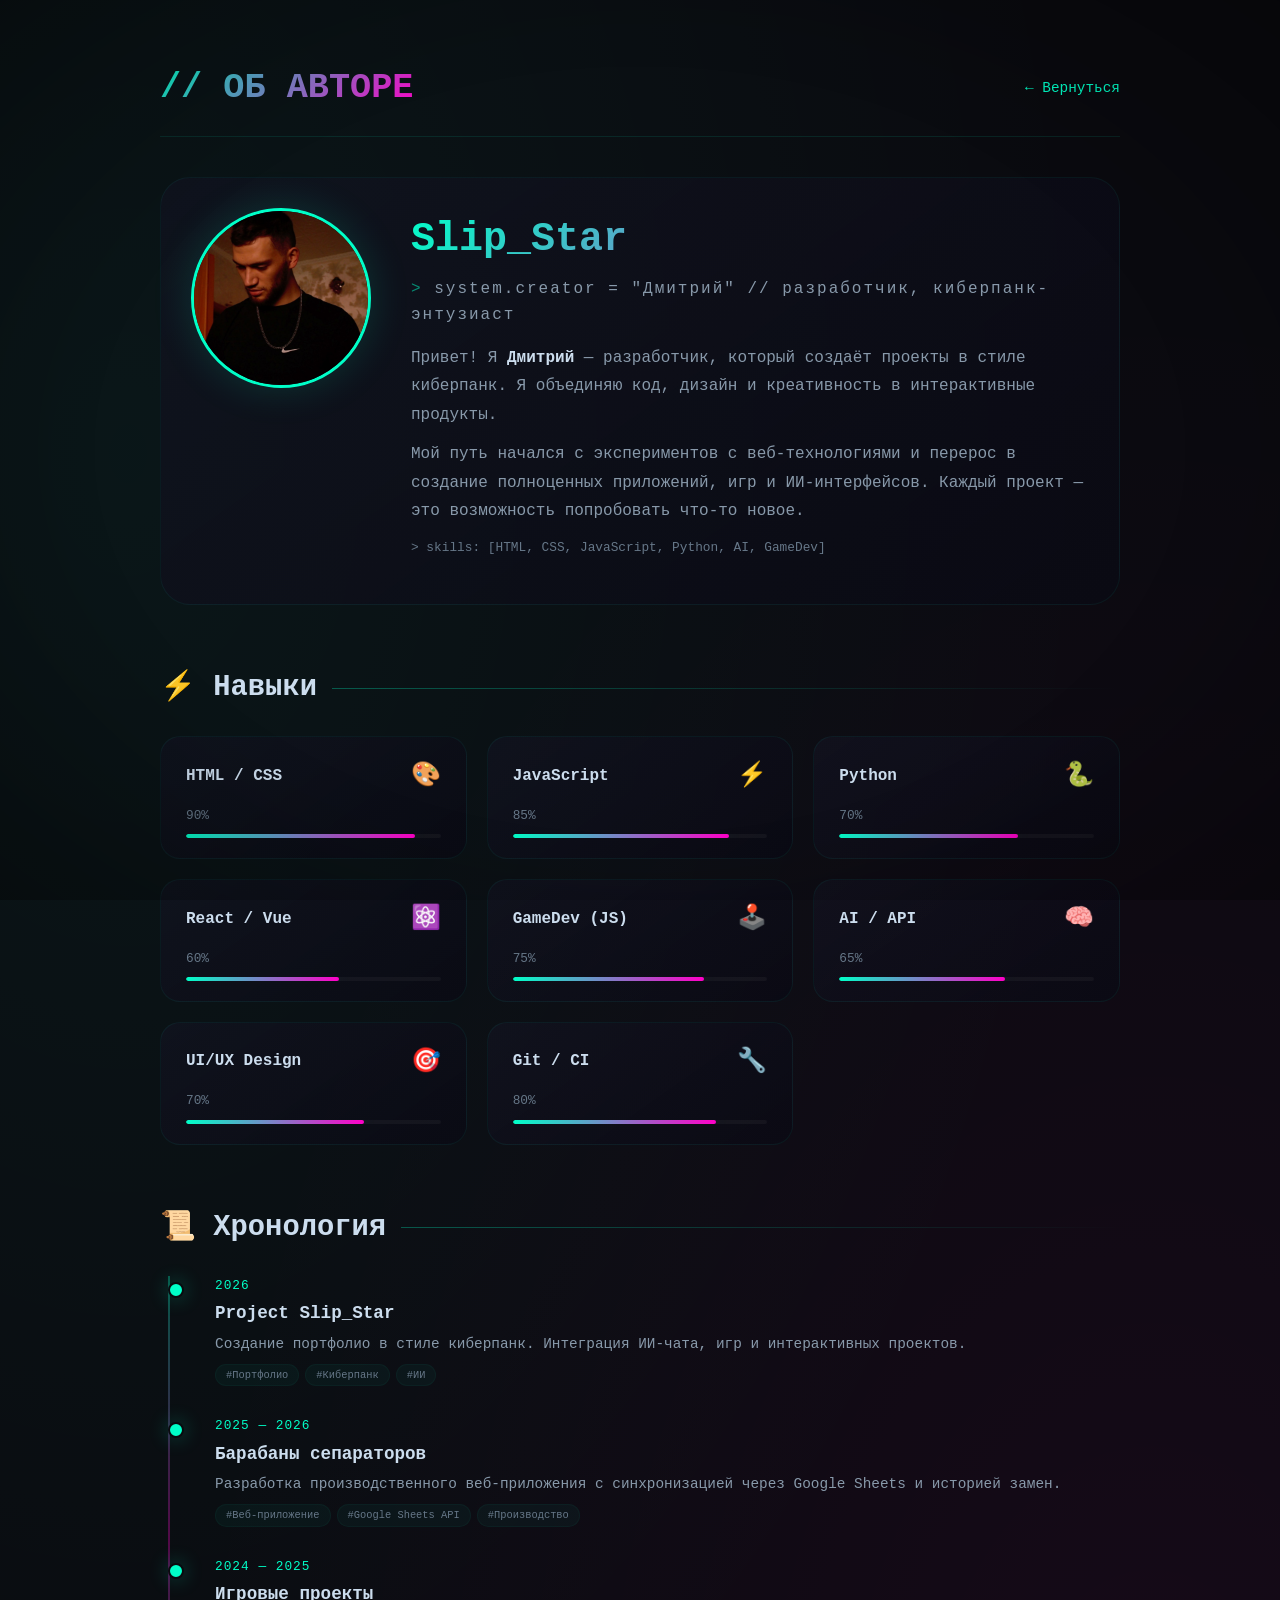
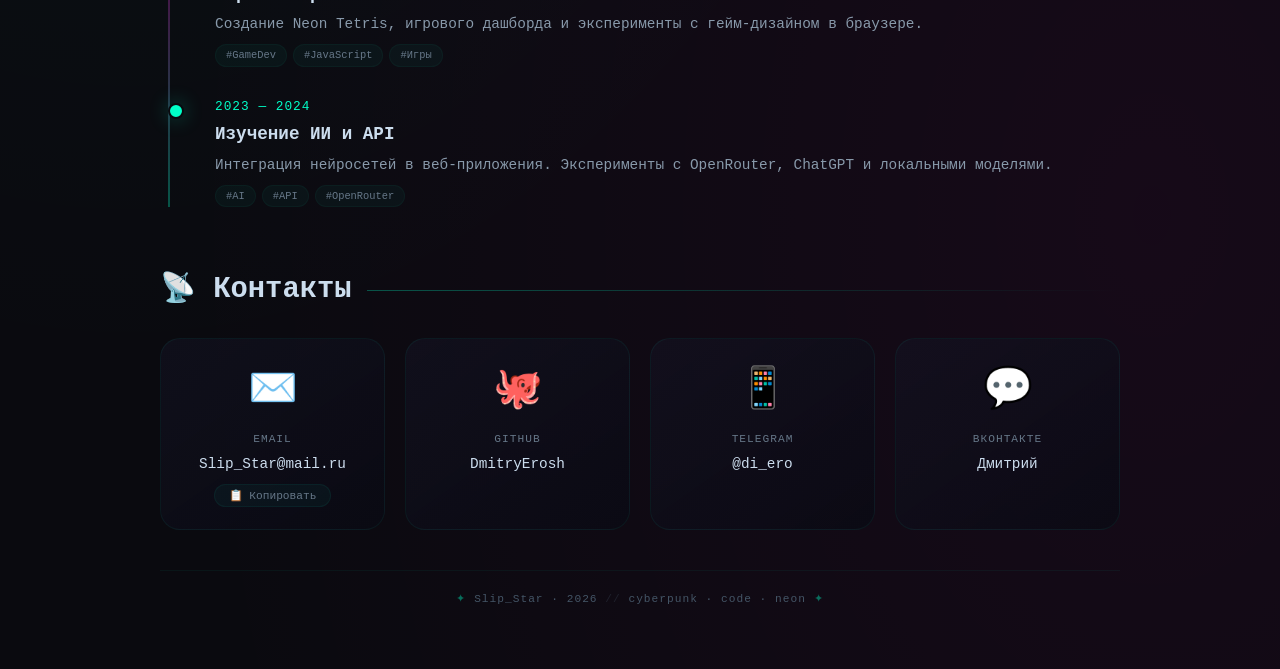
==== commit 966ba5a9: "Update about.html" ====
--- a/about.html
+++ b/about.html
@@ -457,7 +457,7 @@
                     <a href="mailto:di_ero@example.com" class="contact-card" id="emailCard">
                         <div class="contact-icon">✉️</div>
                         <div class="contact-label">Email</div>
-                        <div class="contact-value">di_ero@example.com</div>
+                        <div class="contact-value">Slip_Star@mail.ru</div>
                         <button class="copy-btn" id="copyEmailBtn">📋 Копировать</button>
                     </a>
                     <a href="https://github.com/DmitryErosh" target="_blank" rel="noopener noreferrer" class="contact-card">
@@ -627,4 +627,4 @@
         console.log('%cНавыки и таймлайн активированы', 'color:#667788;');
     </script>
 </body>
-</html>+</html>
